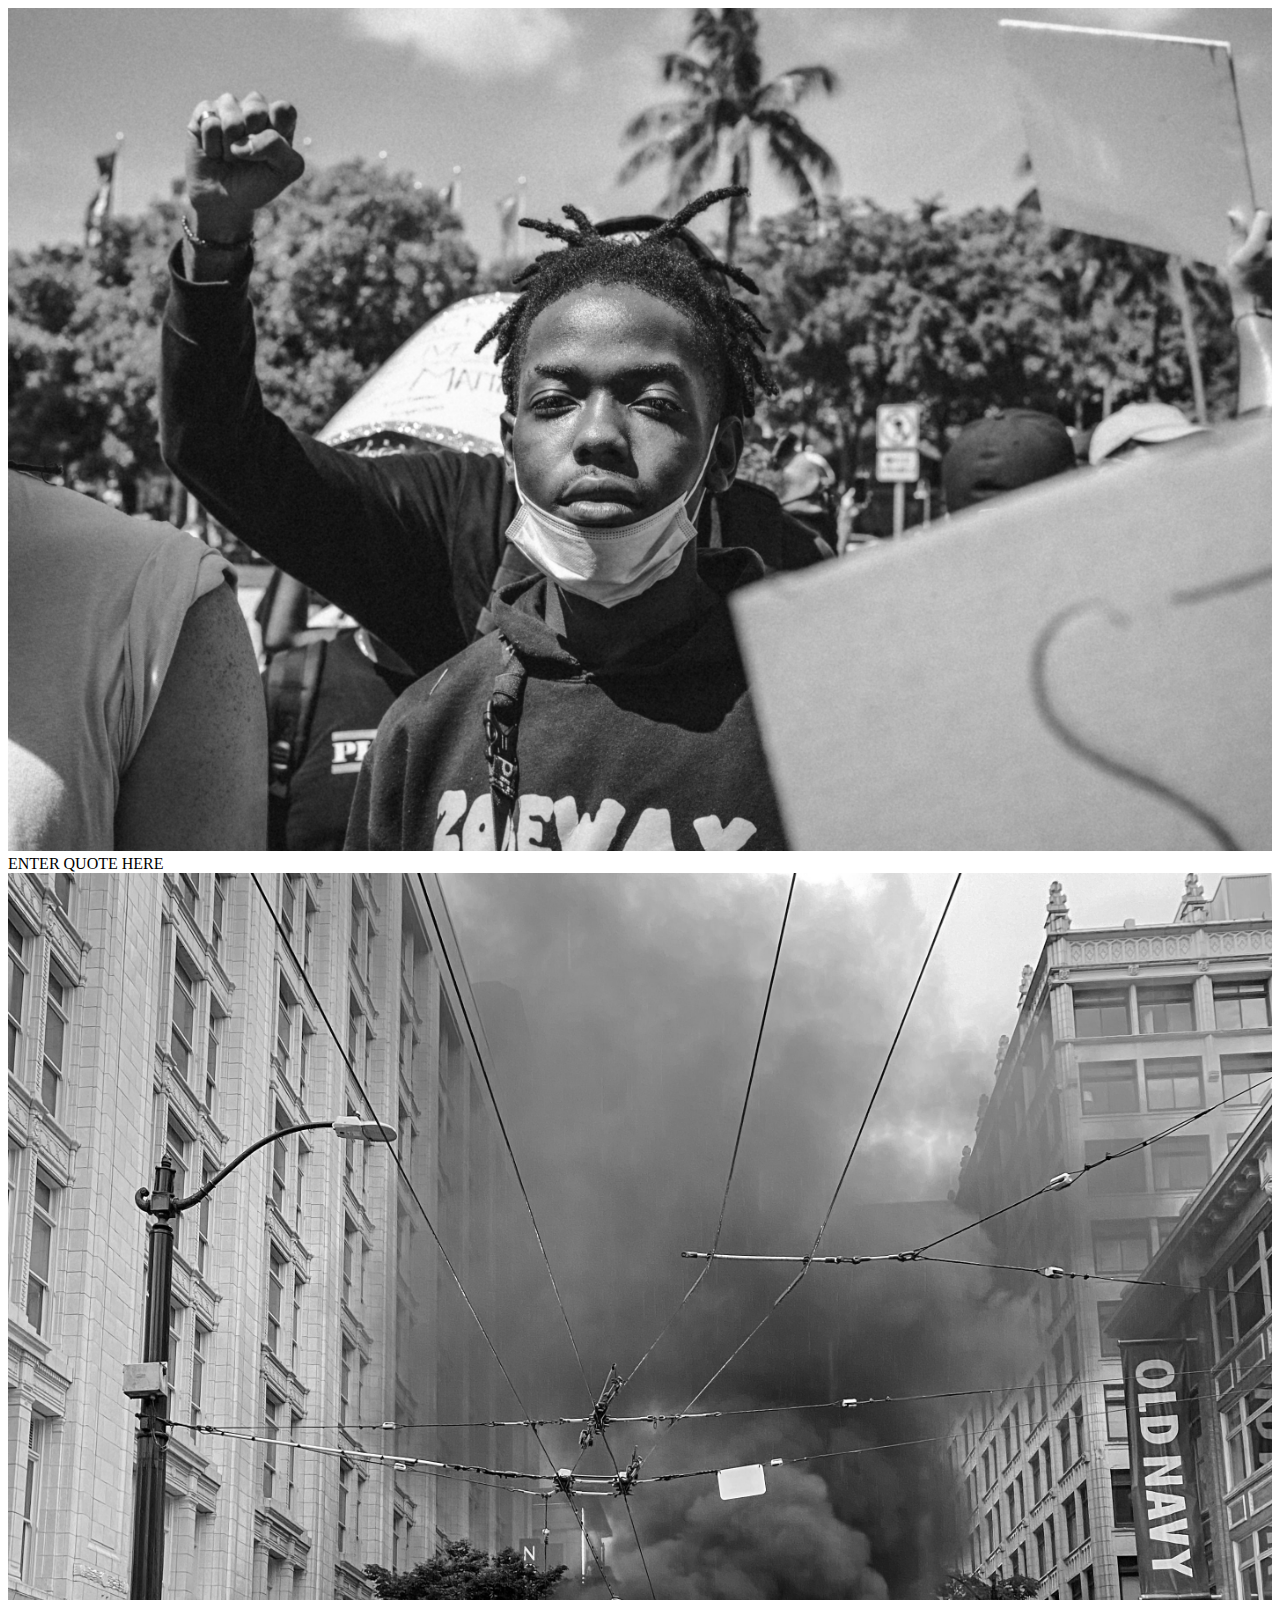
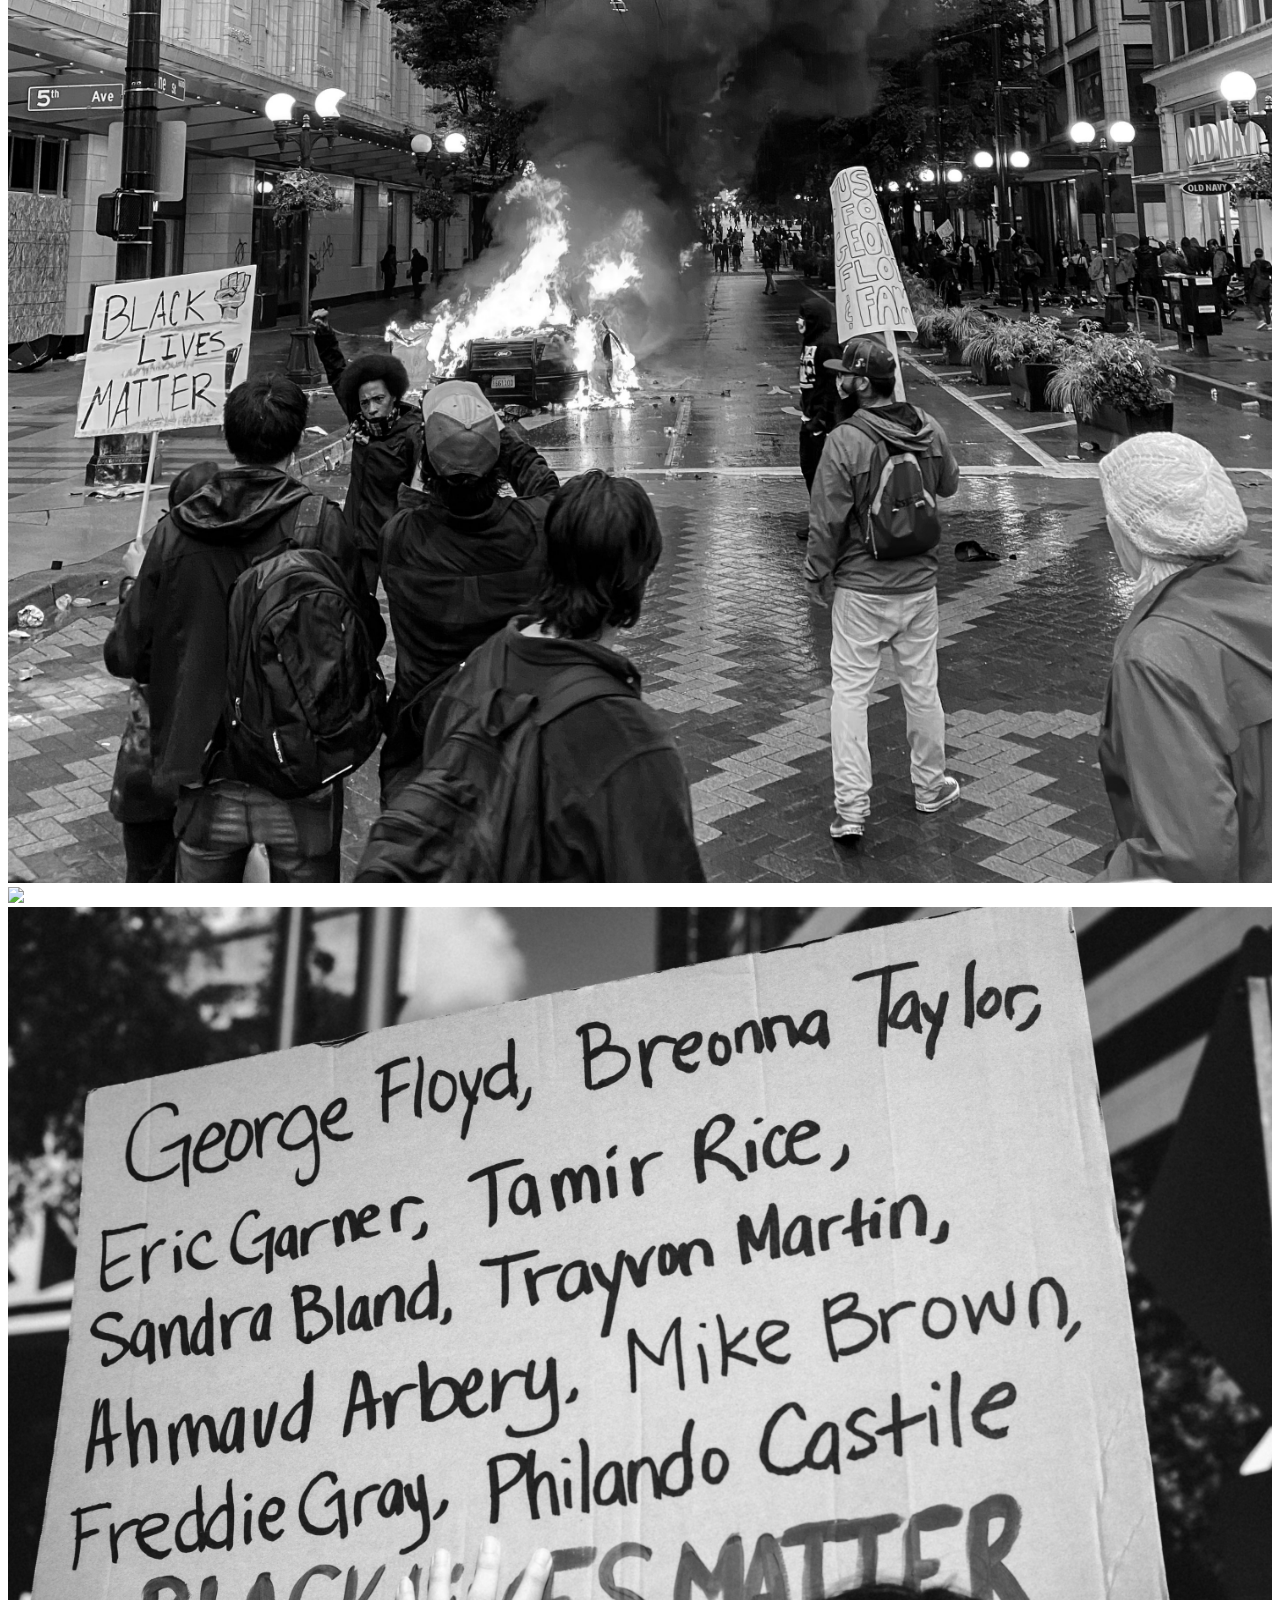
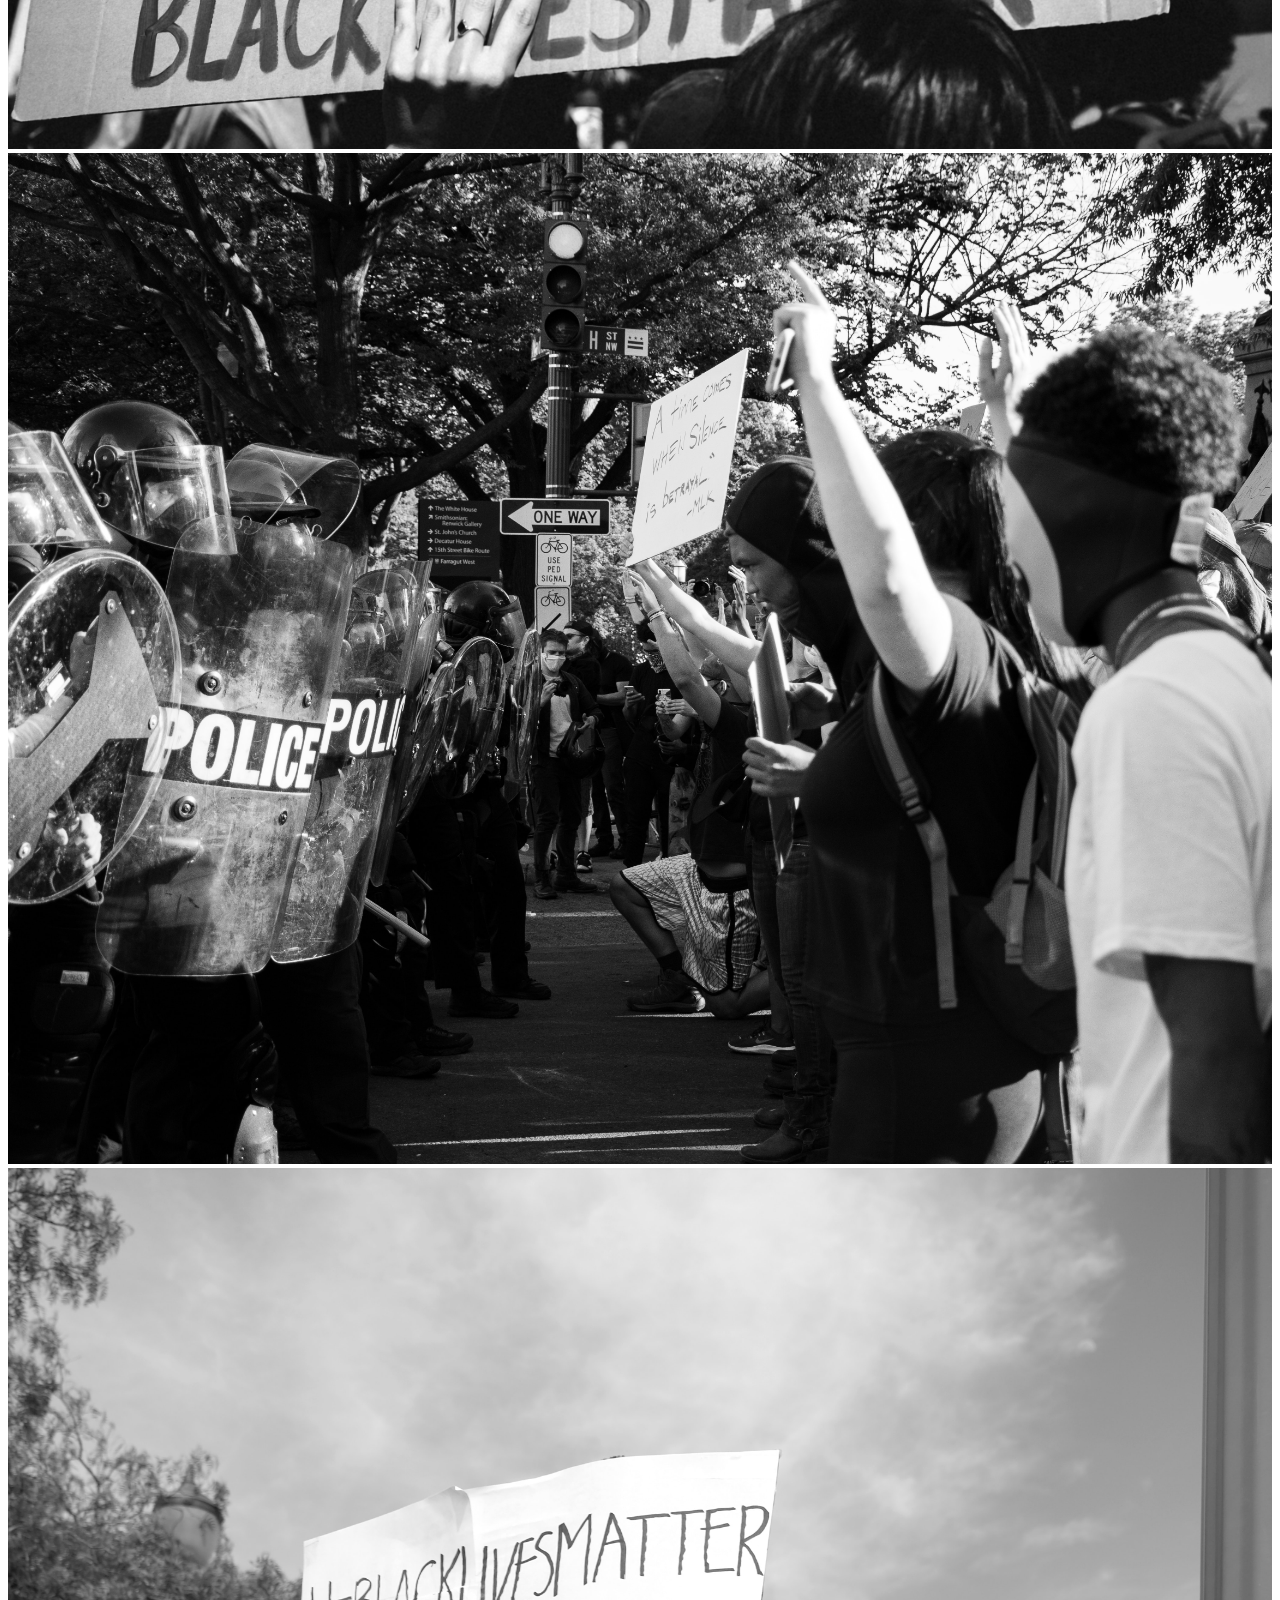
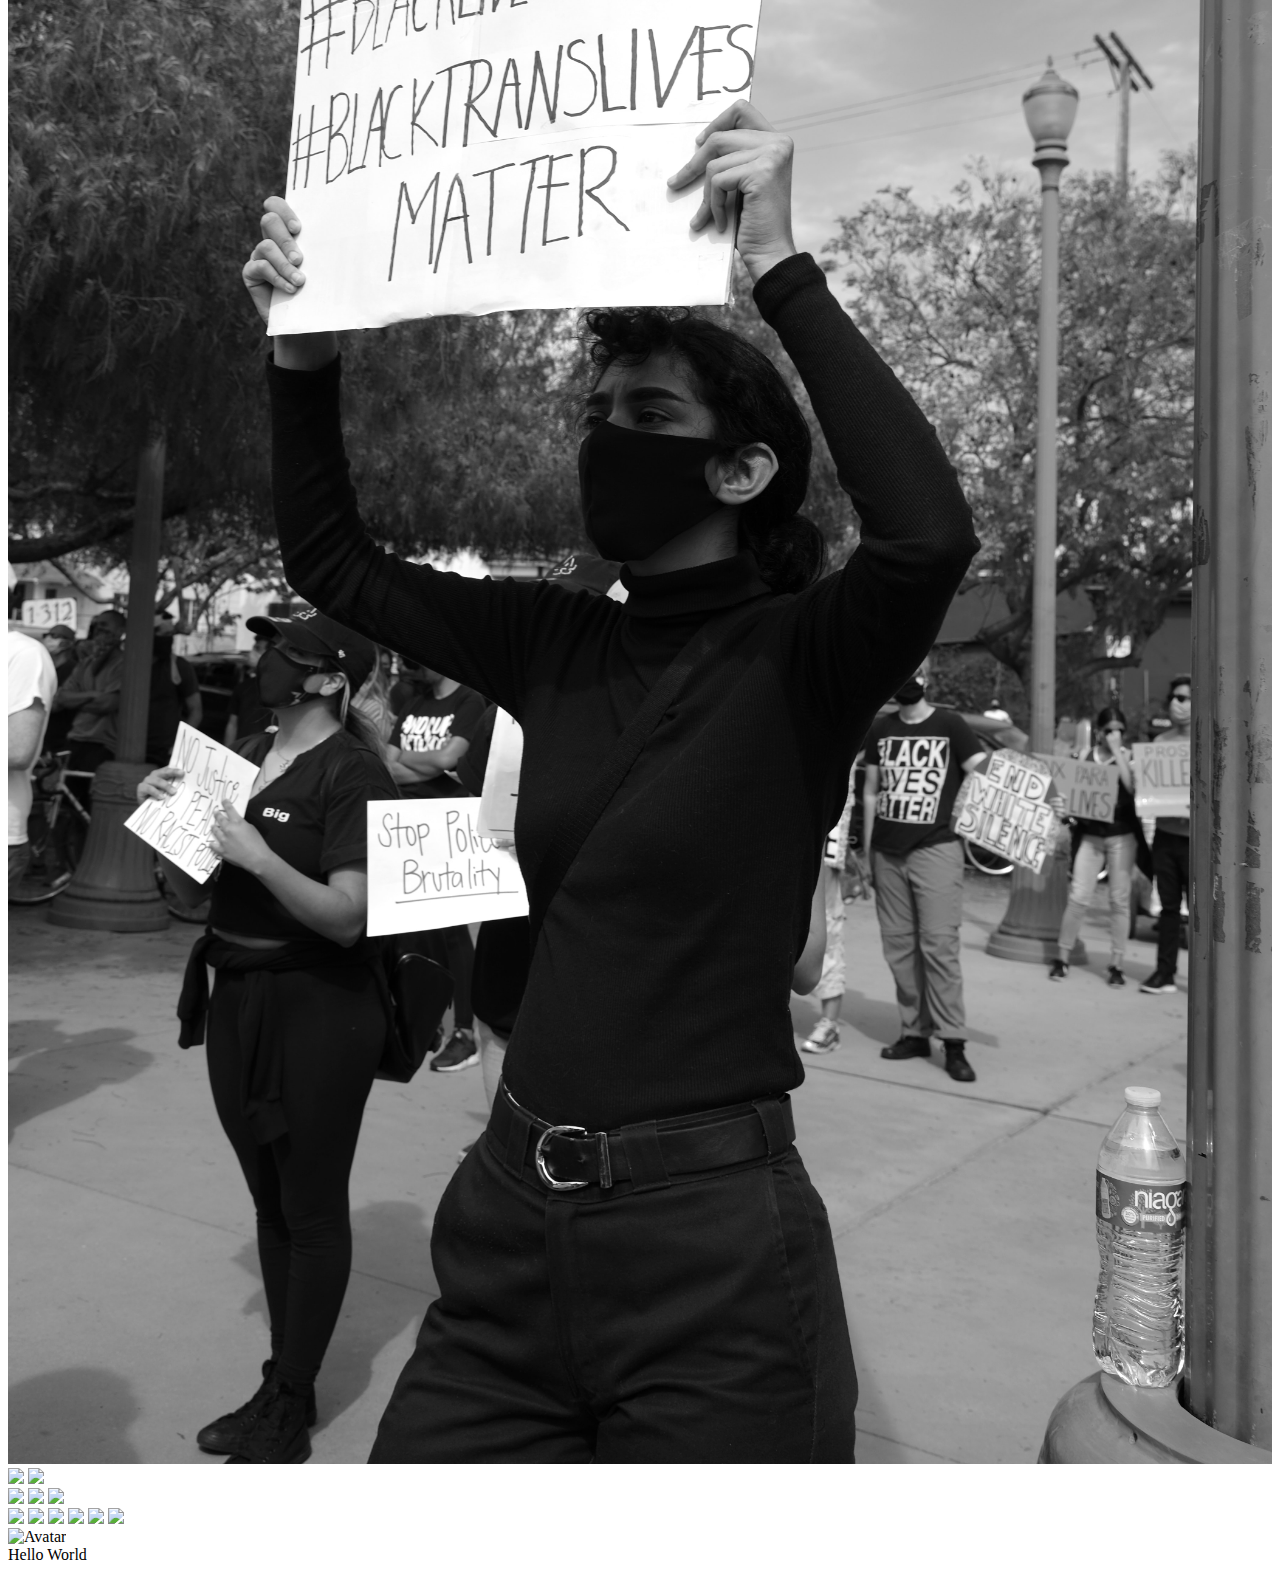
==== My Portfolio/image-gallery.html @ 6b24f114 "I've made updates to About" ====
<!DOCTYPE html>
<html lang="en">
<head>
    <meta charset="UTF-8">
    <meta name="viewport" content="width=device-width, initial-scale=1.0">
    <title>Document</title>
</head>
<body>
<!-- Photo Grid -->
<div class="row"> 
    <div class="column">
      <div class="container">
        <img src="./images/btflblkboy.jpg" style="width:100%">
        <div class="overlay">
            <div class="text">ENTER QUOTE HERE
            </div>

      <img src="./images/fire.jpg" style="width:100%">
      <img src="./images/gate.jpg" style="width:100%">
      <img src="./images/names.jpg" style="width:100%">
    </div>

    <div class="column">
      <img src="./images/police.jpg" style="width:100%">
      <img src="./images/trans.jpg" style="width:100%">
      <img src="/w3images/wedding.jpg" style="width:100%">
      <img src="/w3images/mountainskies.jpg" style="width:100%">
    </div>  
    <!-- <div class="column"> -->
      <!-- <img src="/w3images/wedding.jpg" style="width:100%"> -->
      <!-- <img src="/w3images/rocks.jpg" style="width:100%"> -->
      <!-- <img src="/w3images/falls2.jpg" style="width:100%"> -->
      <!-- <img src="/w3images/paris.jpg" style="width:100%"> -->
      <img src="/w3images/nature.jpg" style="width:100%">
      <img src="/w3images/mist.jpg" style="width:100%">
      <img src="/w3images/paris.jpg" style="width:100%">
    </div>
    <div class="column">
      <img src="/w3images/underwater.jpg" style="width:100%">
      <img src="/w3images/ocean.jpg" style="width:100%">
      <img src="/w3images/wedding.jpg" style="width:100%">
      <img src="/w3images/mountainskies.jpg" style="width:100%">
      <img src="/w3images/rocks.jpg" style="width:100%">
      <img src="/w3images/underwater.jpg" style="width:100%">
    </div>
  </div>
    

  <div class="container">
    <img src="img_avatar.png" alt="Avatar" class="image">
    <div class="overlay">
      <div class="text">Hello World</div>
    </div>

</body>
</html>
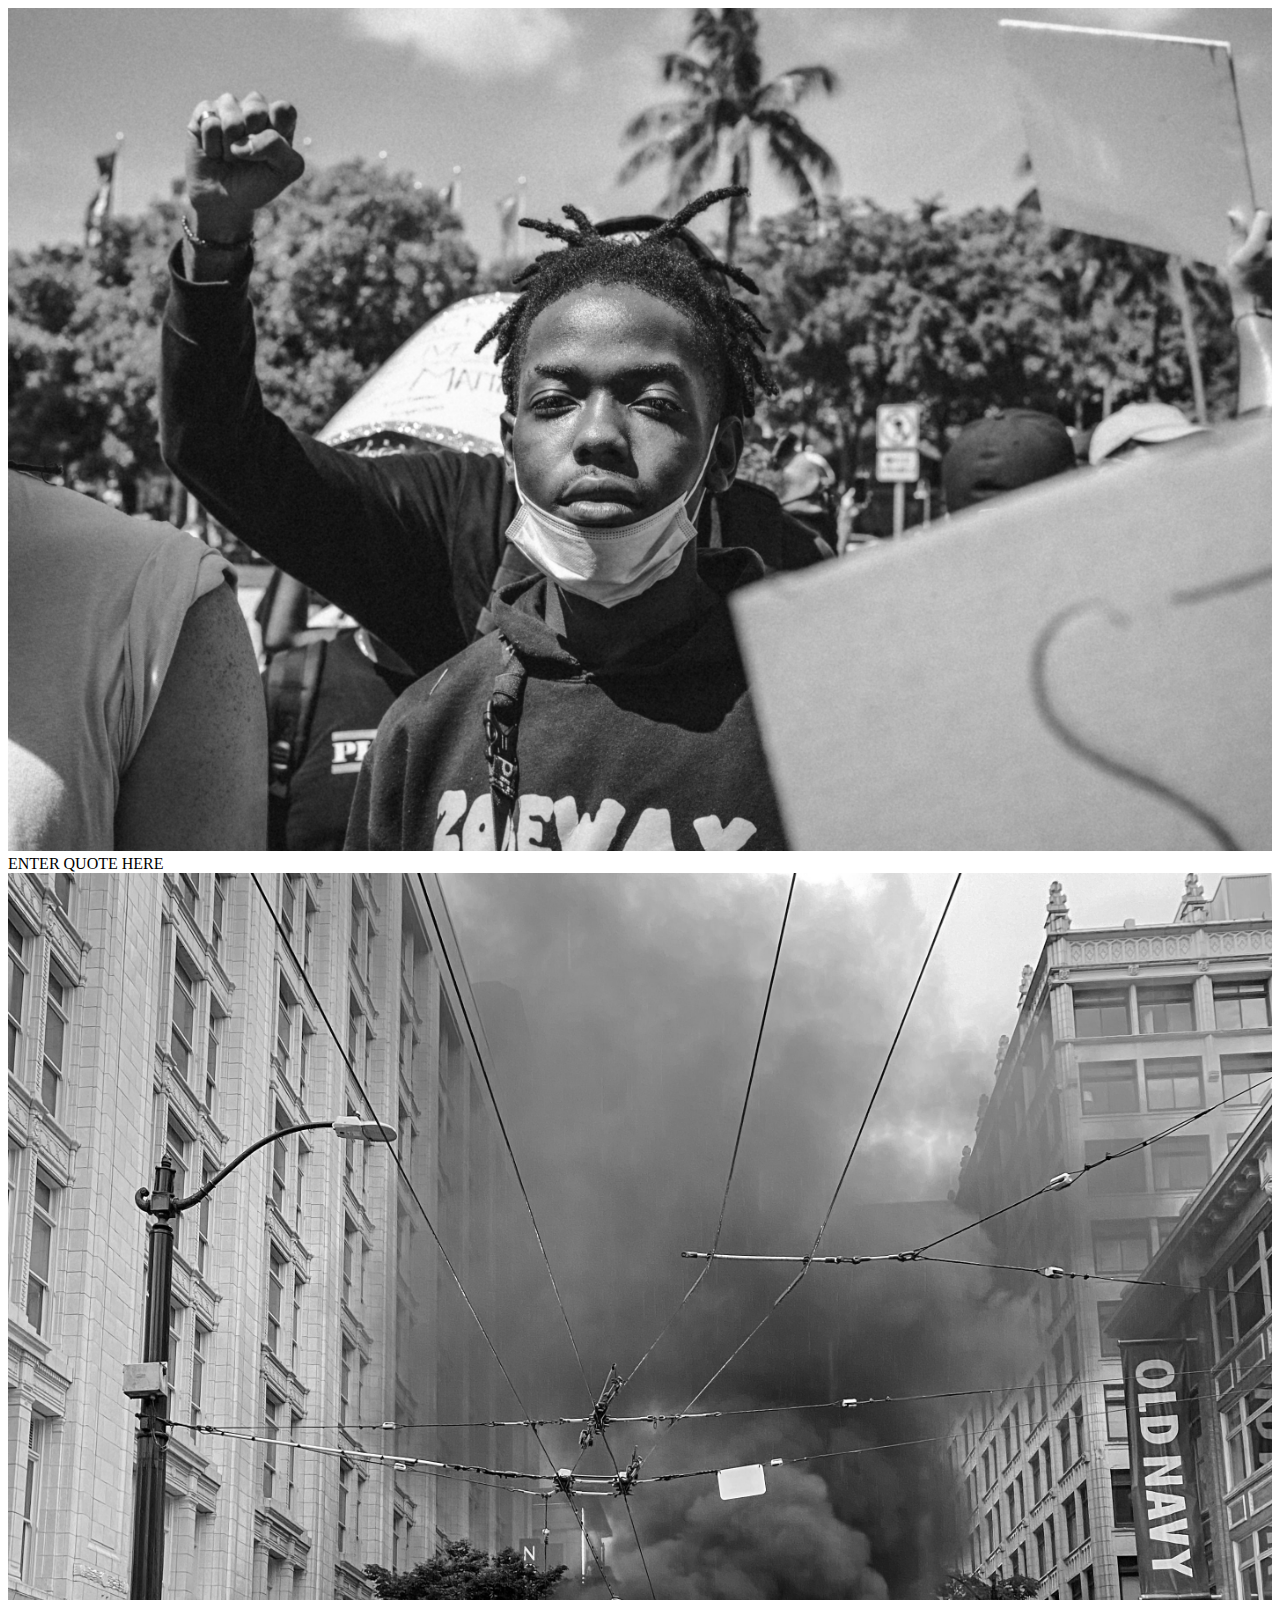
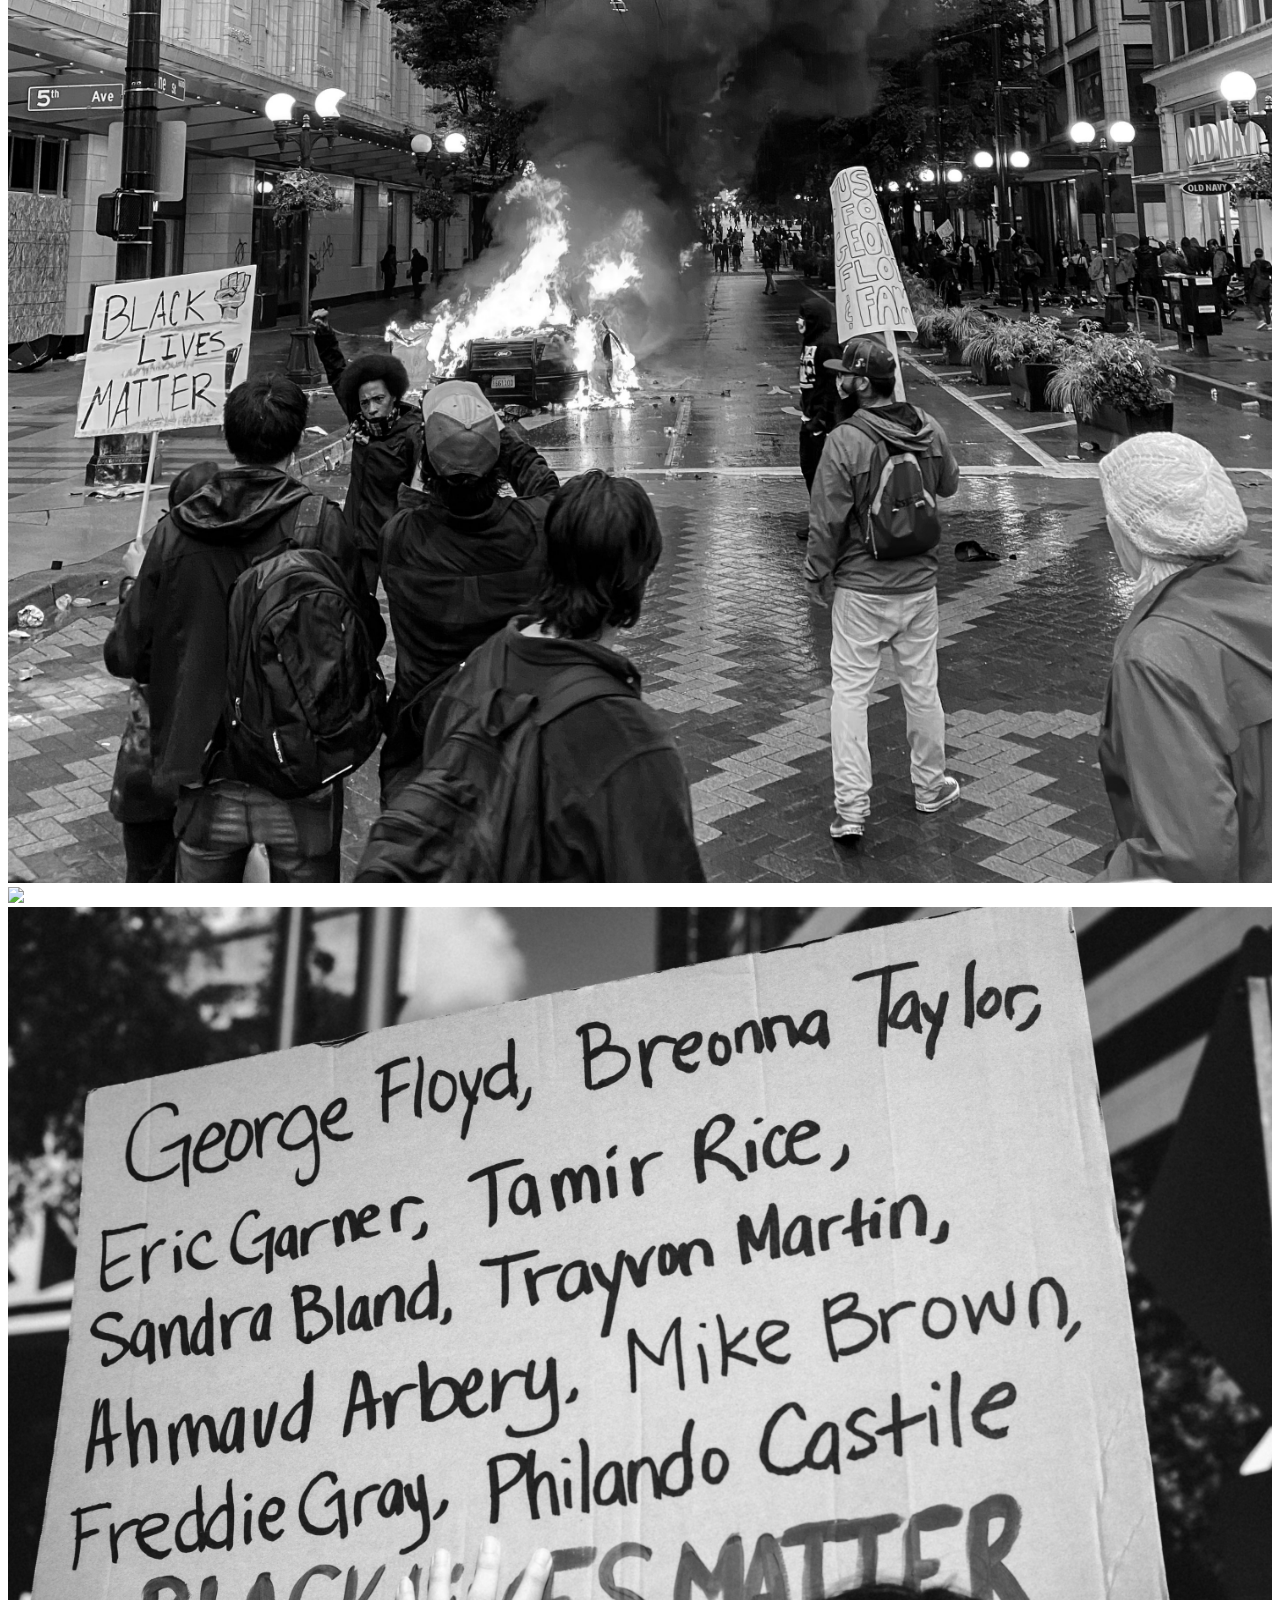
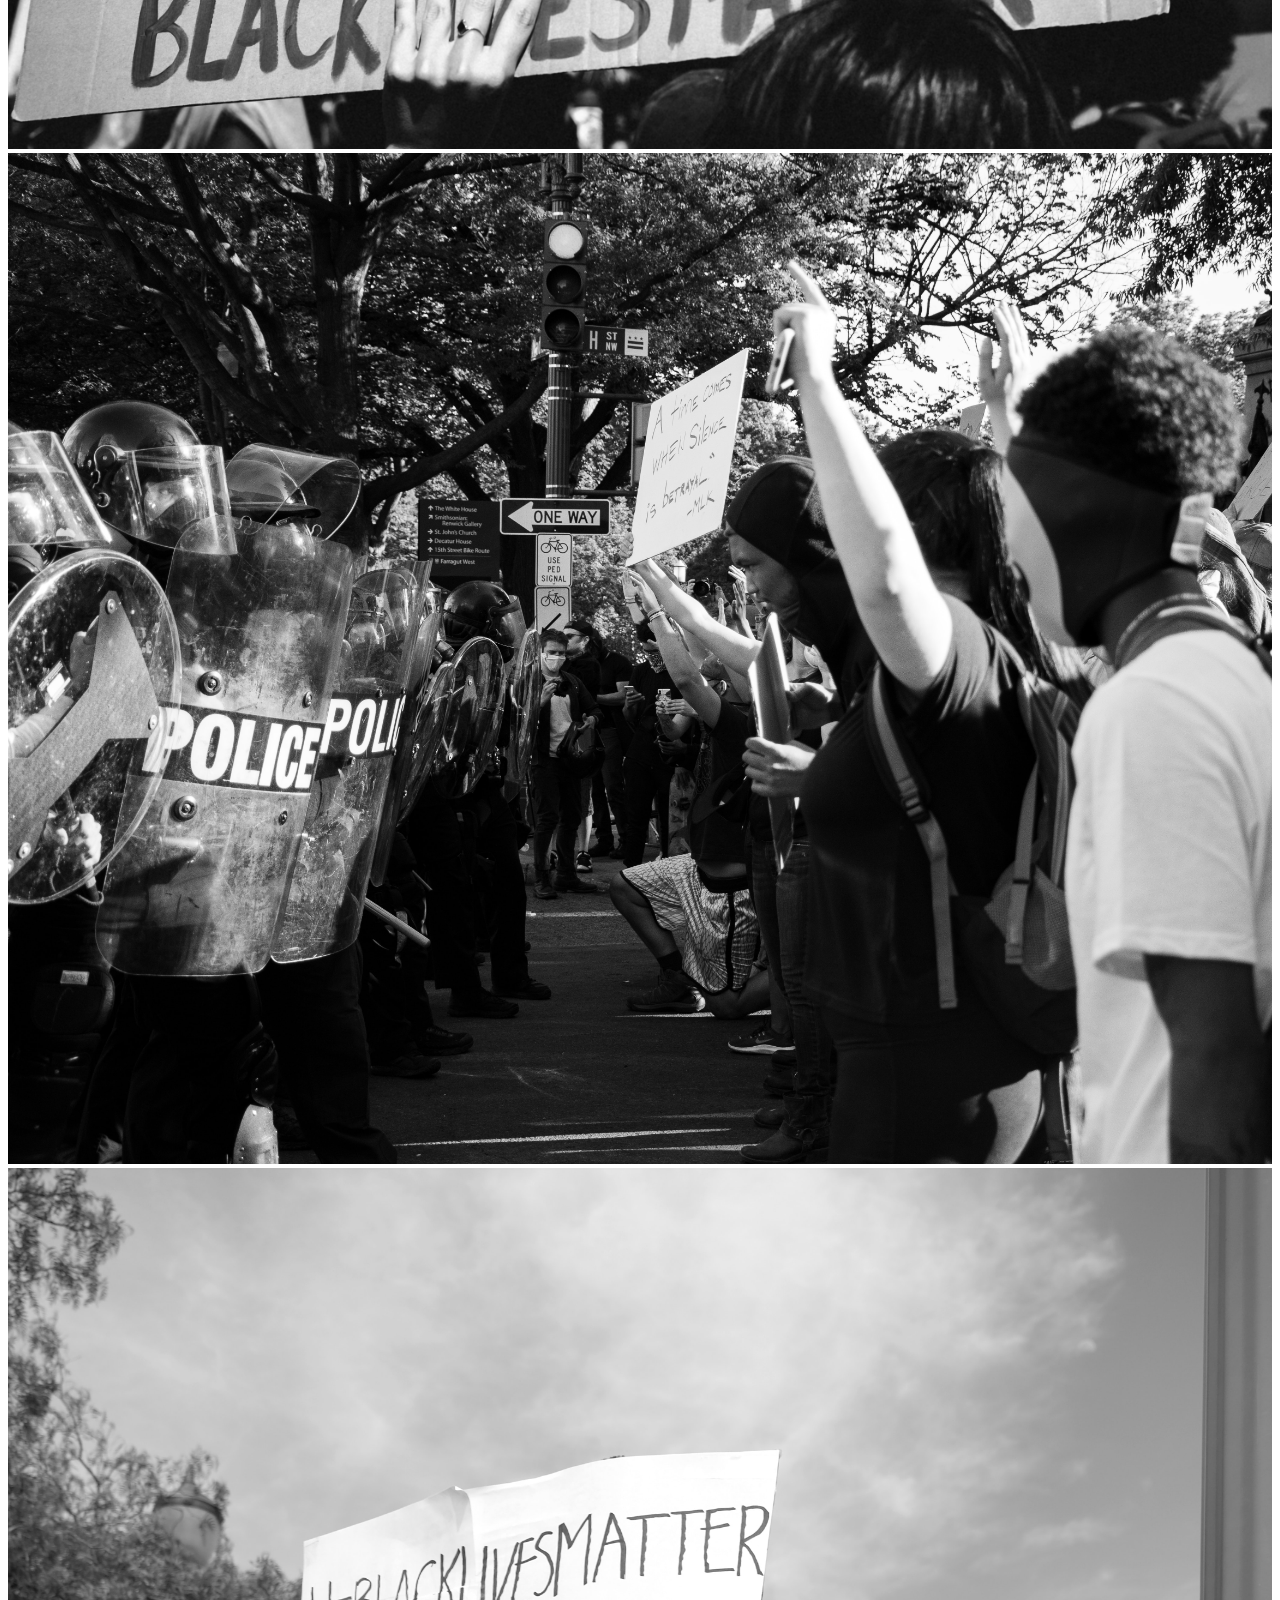
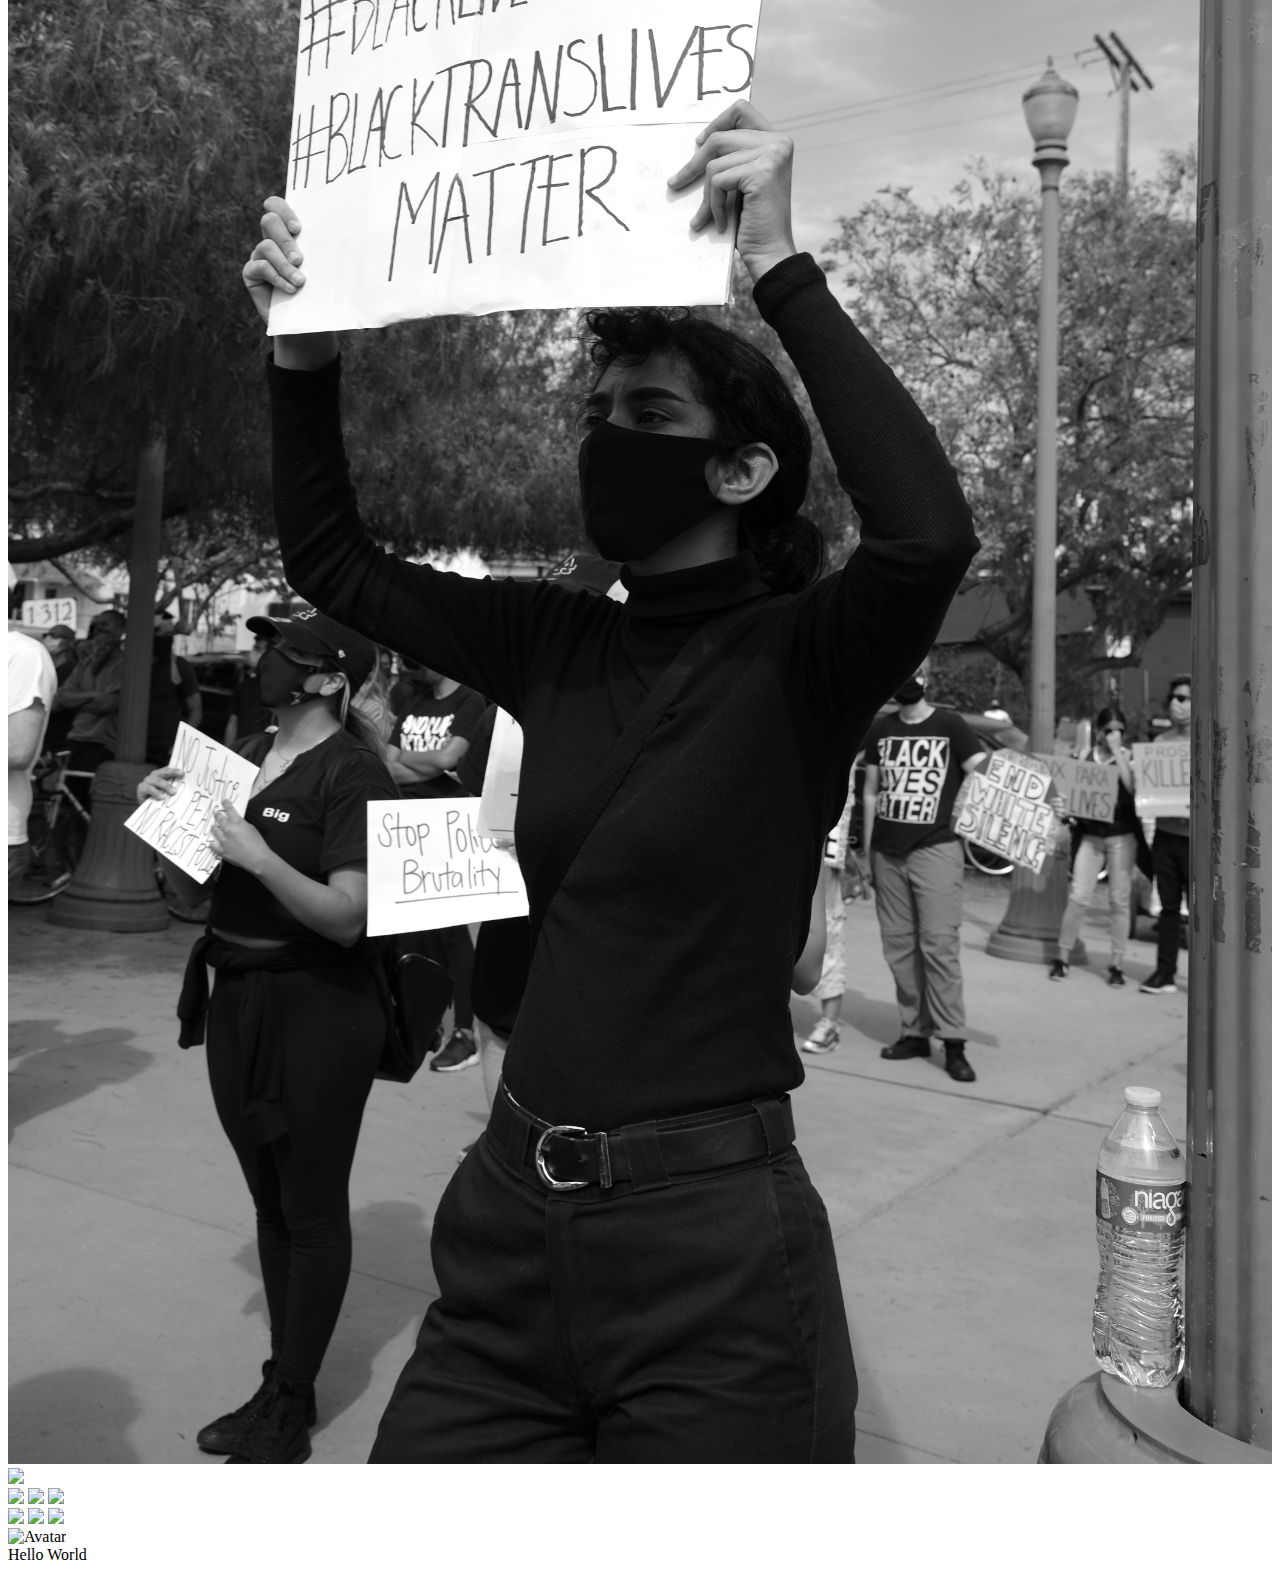
==== commit 6a05dc09: "Changed style on Contact Page" ====
--- a/My Portfolio/image-gallery.html
+++ b/My Portfolio/image-gallery.html
@@ -7,8 +7,6 @@
 </head>
 <body>
 <!-- Photo Grid -->
-<div class="row"> 
-    <div class="column">
       <div class="container">
         <img src="./images/btflblkboy.jpg" style="width:100%">
         <div class="overlay">
@@ -24,13 +22,8 @@
       <img src="./images/police.jpg" style="width:100%">
       <img src="./images/trans.jpg" style="width:100%">
       <img src="/w3images/wedding.jpg" style="width:100%">
-      <img src="/w3images/mountainskies.jpg" style="width:100%">
     </div>  
-    <!-- <div class="column"> -->
-      <!-- <img src="/w3images/wedding.jpg" style="width:100%"> -->
-      <!-- <img src="/w3images/rocks.jpg" style="width:100%"> -->
-      <!-- <img src="/w3images/falls2.jpg" style="width:100%"> -->
-      <!-- <img src="/w3images/paris.jpg" style="width:100%"> -->
+    <div class="column">
       <img src="/w3images/nature.jpg" style="width:100%">
       <img src="/w3images/mist.jpg" style="width:100%">
       <img src="/w3images/paris.jpg" style="width:100%">
@@ -39,9 +32,6 @@
       <img src="/w3images/underwater.jpg" style="width:100%">
       <img src="/w3images/ocean.jpg" style="width:100%">
       <img src="/w3images/wedding.jpg" style="width:100%">
-      <img src="/w3images/mountainskies.jpg" style="width:100%">
-      <img src="/w3images/rocks.jpg" style="width:100%">
-      <img src="/w3images/underwater.jpg" style="width:100%">
     </div>
   </div>
     
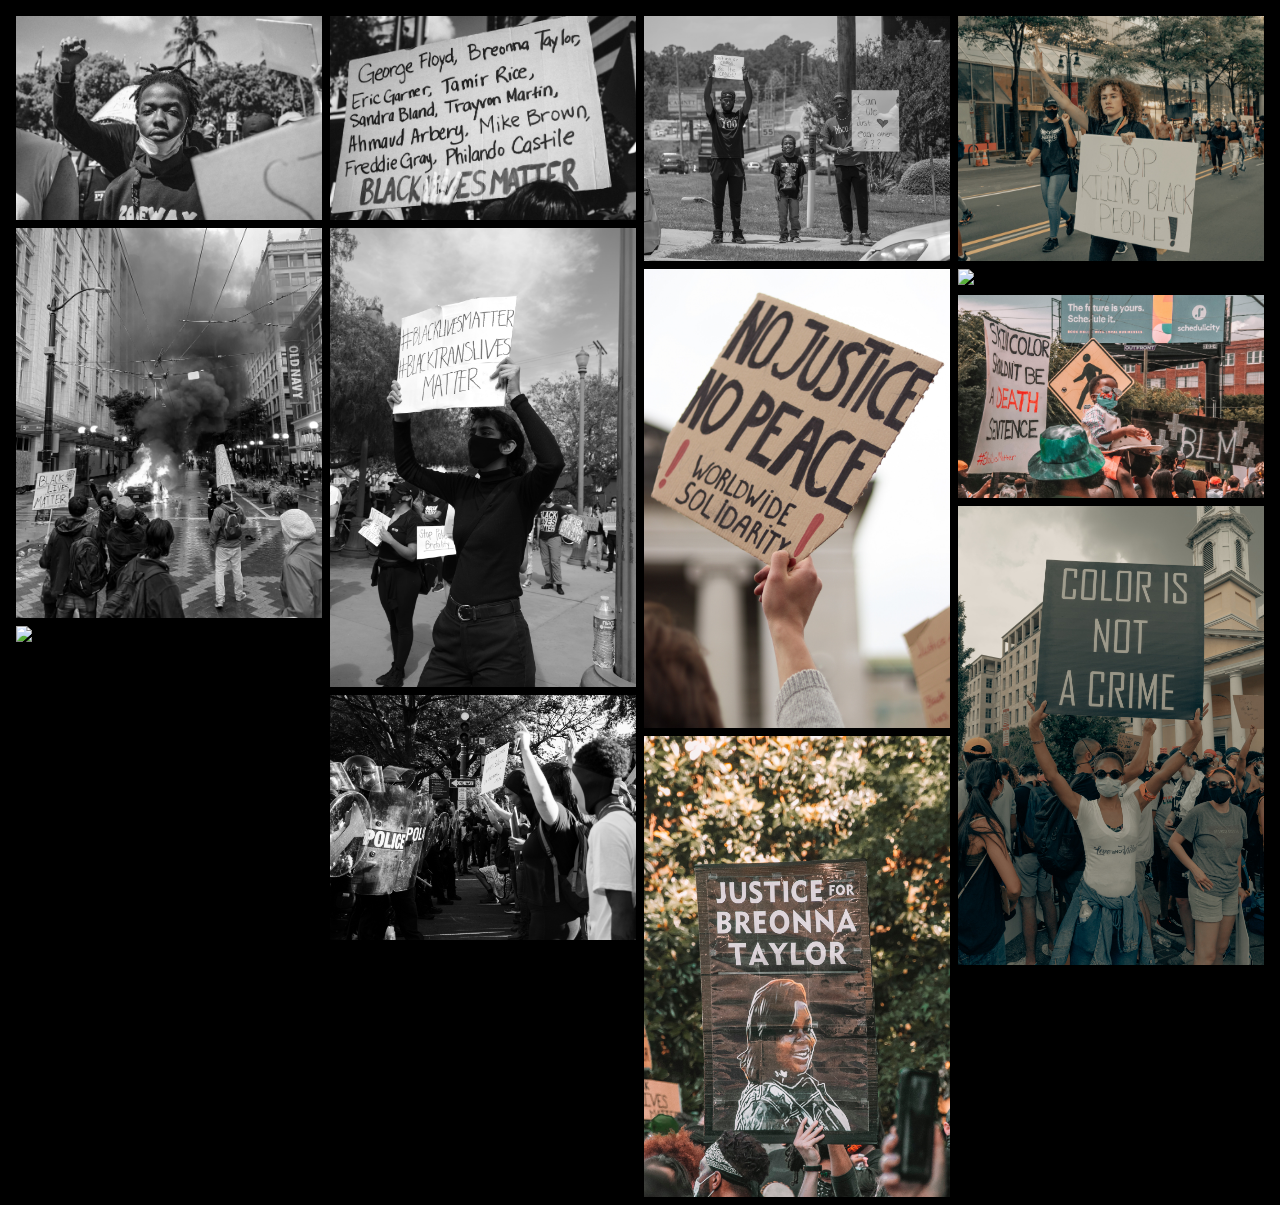
==== commit a1f7180b: "changed styles" ====
--- a/My Portfolio/image-gallery.html
+++ b/My Portfolio/image-gallery.html
@@ -3,45 +3,115 @@
 <head>
     <meta charset="UTF-8">
     <meta name="viewport" content="width=device-width, initial-scale=1.0">
-    <title>Document</title>
+    <link rel="stylesheet" href="image-gallery-styles.css"></link>
+    <title>Image Gallery</title>
+    
 </head>
 <body>
-<!-- Photo Grid -->
-      <div class="container">
-        <img src="./images/btflblkboy.jpg" style="width:100%">
-        <div class="overlay">
-            <div class="text">ENTER QUOTE HERE
-            </div>
-
-      <img src="./images/fire.jpg" style="width:100%">
-      <img src="./images/gate.jpg" style="width:100%">
-      <img src="./images/names.jpg" style="width:100%">
+  <div class="row">
+  <div class="column">
+    <div class="container">
+      <img src="./images/btflblkboy.jpg" alt="boy with protest sign" class="image">
+      <div class="overlay">
+        <div class="text">“Even if you’re on the right track, you’ll get run over if you just sit there.”</div>
+      </div>
     </div>
 
-    <div class="column">
-      <img src="./images/police.jpg" style="width:100%">
-      <img src="./images/trans.jpg" style="width:100%">
-      <img src="/w3images/wedding.jpg" style="width:100%">
-    </div>  
-    <div class="column">
-      <img src="/w3images/nature.jpg" style="width:100%">
-      <img src="/w3images/mist.jpg" style="width:100%">
-      <img src="/w3images/paris.jpg" style="width:100%">
+    <div class="container">
+      <img src="./images/fire.jpg" alt="fire in the streets of downtown" class="image">
+      <div class="overlay">
+        <div class="text">“If not us, who? If not now, when?”</div>
+      </div>
     </div>
-    <div class="column">
-      <img src="/w3images/underwater.jpg" style="width:100%">
-      <img src="/w3images/ocean.jpg" style="width:100%">
-      <img src="/w3images/wedding.jpg" style="width:100%">
+
+    <div class="container">
+      <img src="./images/gate.jpg" alt="a broken gate of a store" class="image">
+      <div class="overlay">
+        <div class="text">“Do not go where the path may lead, go instead where there is no path and leave a trail.”</div>
+      </div>
     </div>
   </div>
-    
-
-  <div class="container">
-    <img src="img_avatar.png" alt="Avatar" class="image">
-    <div class="overlay">
-      <div class="text">Hello World</div>
+  
+  <div class="column">
+    <div class="container">
+      <img src="./images/names.jpg" alt="names of men and women killed by police" class="image">
+      <div class="overlay">
+        <div class="text">"Say Their Names!"</div>
+      </div>
     </div>
 
+    <div class="container">
+      <img src="./images/trans.jpg" alt="sign that say trans lives matter" class="image">
+      <div class="overlay">
+        <div class="text">"Black Trans Lives Matter"</div>
+      </div>
+    </div>
+
+    <div class="container">
+      <img src="./images/police.jpg" alt="police blocking protestors" class="image">
+      <div class="overlay">
+        <div class="text">"Stand for something or fall for anything."</div>
+      </div>
+    </div>
+  </div>
+
+  <div class="column">
+    <div class="container">
+      <img src="./images/kid.jpg" alt="kid protestor holding up a sign" class="image">
+      <div class="overlay">
+        <div class="text">"Be the change we wish to see.”</div>
+      </div>
+    </div>
+
+    <div class="container">
+      <img src="./images/nojusticenopeace.jpg" alt="no justice no peace sign" class="image">
+      <div class="overlay">
+        <div class="text">"No Justice, No Peace. Defund the Police.”</div>
+      </div>
+    </div>
+
+    <div class="container">
+      <img src="./images/breonnataylor.jpg" alt="sign for breonna taylor" class="image">
+      <div class="overlay">
+        <div class="text">"Justice for Breonna Taylor.”</div>
+      </div>
+    </div>
+  </div>
+
+  <div class="column">  
+    <div class="container">
+      <img src="./images/stopkillingblkppl.jpg" alt="sign to stop killing black people" class="image">
+      <div class="overlay">
+        <div class="text">"Stop killing black people.”</div>
+      </div>
+    </div>
+
+    <div class="container">
+      <img src="./images/protest.jpg" alt="people protesting" class="image">
+      <div class="overlay">
+        <div class="text">"Better Together.”</div>
+      </div>
+    </div>
+
+    <div class="container">
+      <img src="./images/boyonneck.jpg" alt="child sitting on fathers neck at protest" class="image">
+      <div class="overlay">
+        <div class="text">"Courage is the first of human qualities because it is the quality which guarantees all others.”</div>
+      </div>
+    </div>
+
+    <div class="container">
+      <img src="./images/colorisnotacrime.jpg" alt="protestor with sign" class="image">
+      <div class="overlay">
+        <div class="text">"Color is not a crime”</div>
+      </div>
+    </div>
+
+  </div>
+  </div>
+  
+
+<!-- Photo Grid -->
 </body>
 </html>
 
--- a/My Portfolio/image-gallery-styles.css
+++ b/My Portfolio/image-gallery-styles.css
@@ -0,0 +1,82 @@
+* {
+    box-sizing: border-box;
+  }
+  
+  .row {
+    display: flex;
+    flex-wrap: wrap; /* IE10 */
+    padding: 0 4px;
+  }
+
+   /* Create four equal columns that sits next to each other */
+  .column {
+    flex: 25%;
+    max-width: 25%;
+    padding: 0 4px;
+  }
+
+  .column img {
+    margin-top: 8px;
+    vertical-align: middle;
+    width: 100%;
+  }
+
+  body {
+    background: black;
+  }
+
+  .container {
+    position: relative;
+  }
+
+  .image {
+    position: block;
+    width: 100%;
+    height: auto;
+  }
+
+  .overlay {
+    position: absolute;
+    top: 0;
+    bottom: 0;
+    left: 0;
+    right: 0;
+    height: 100%;
+    width: 100%;
+    opacity: 0;
+    transition: .5s ease;
+    background-color: gray;
+  }
+
+  .container:hover .overlay {
+    opacity: 1;
+  }
+
+  .text {
+    color: lightgrey;
+    font-size: 20px;
+    position: absolute;
+    top: 50%;
+    bottom: 50%;
+    /* -webkit-transform: translate(-50%, -50%); */
+    /* -ms-transform: translate(-50%, -50%); */
+    /* transform: translate(-50%, -50%); */
+    text-align: center;
+  }
+    
+  
+  /* Responsive layout - makes a two column-layout instead of four columns */
+  @media screen and (max-width: 800px) {
+    .column {
+      flex: 50%;
+      max-width: 50%;
+    }
+  }
+  
+  /* Responsive layout - makes the two columns stack on top of each other instead of next to each other */
+  @media screen and (max-width: 600px) {
+    .column {
+      flex: 100%;
+      max-width: 100%;
+    }
+  }